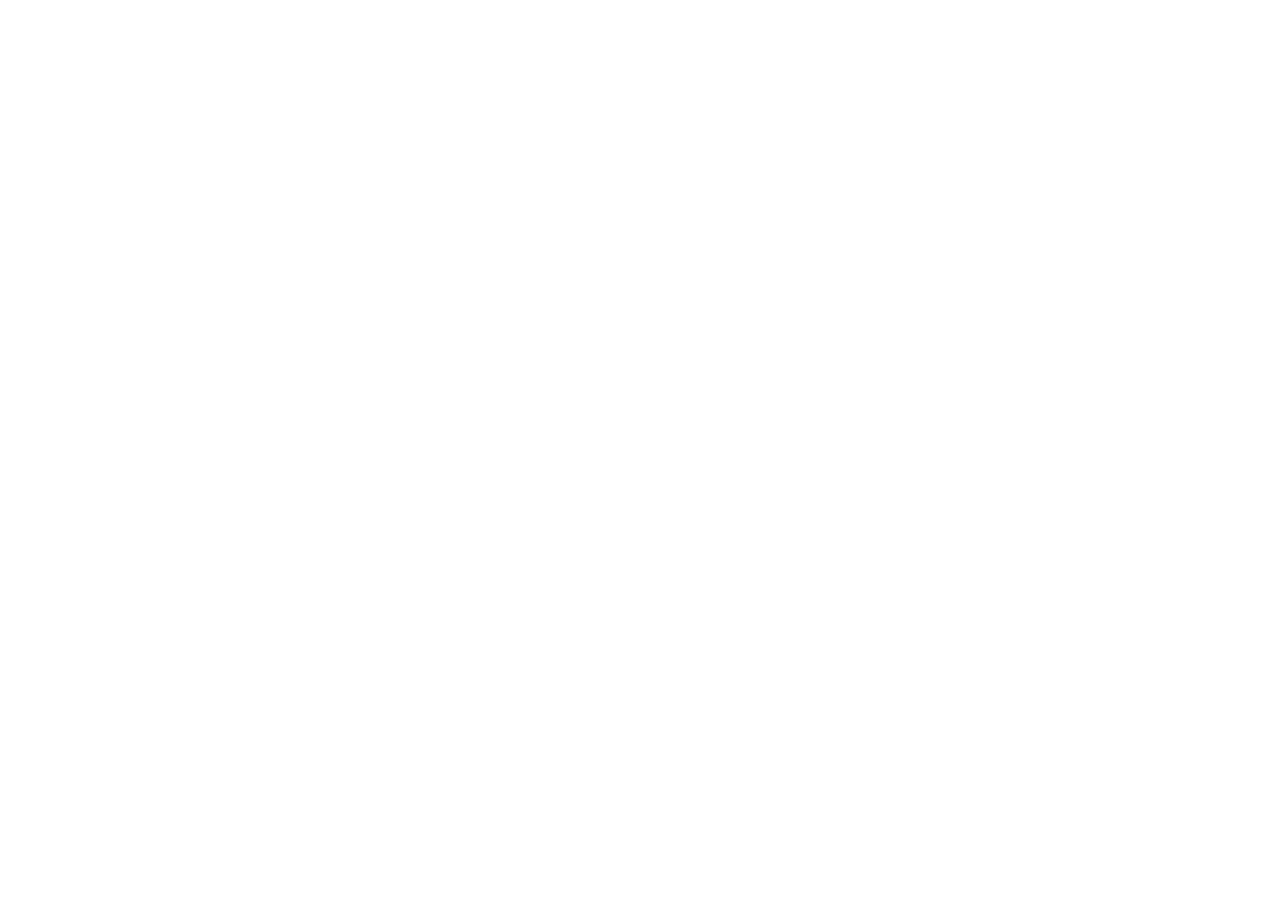
==== index.html @ 54f2a164 "Initial commit" ====
<!DOCTYPE html>
<html lang="en">
<head>
  <meta charset="UTF-8">
  <meta name="viewport" content="width=device-width, initial-scale=1.0">
  <title>Projects</title>

  <!-- Stylesheets -->
  <link rel="stylesheet" href="css/normalize.css">
  <link rel="stylesheet" href="css/styles.css">
</head>
<body>


  <script src="js/main.js"></script>
</body>
</html>
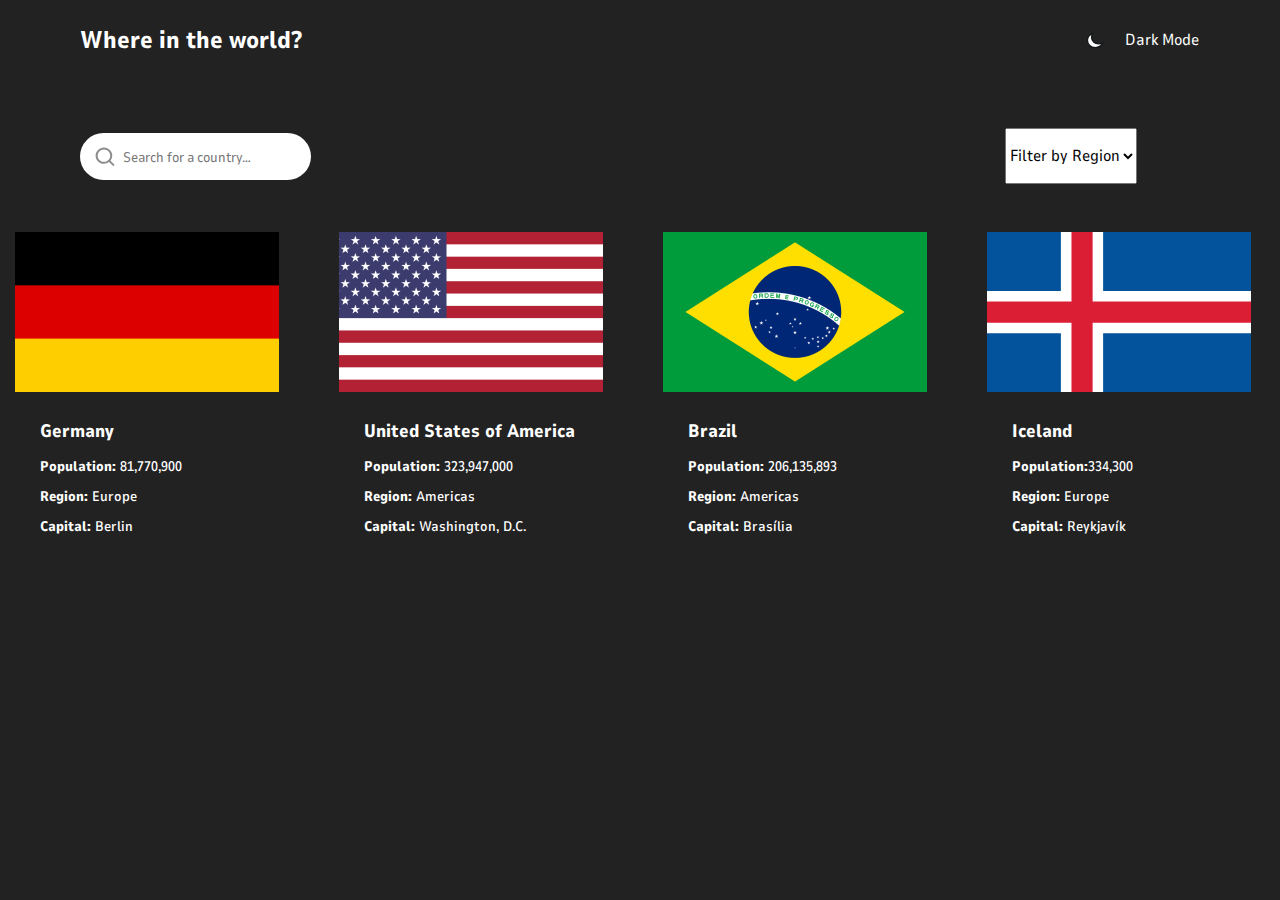
==== commit 9682a3a7: "add countries" ====
--- a/index.html
+++ b/index.html
@@ -3,14 +3,113 @@
 <head>
   <meta charset="UTF-8">
   <meta name="viewport" content="width=device-width, initial-scale=1.0">
-  <title>Projects</title>
+  <title>Countries</title>
+  <!-- GOOGLE-FONTS -->
+
 
   <!-- Stylesheets -->
   <link rel="stylesheet" href="css/normalize.css">
-  <link rel="stylesheet" href="css/styles.css">
+  <link rel="stylesheet" href="css/style.css">
 </head>
 <body>
+  <div class="container"></div>
+<!-- SITE-HEADER -->
+<header class="site-header">
 
+    <div class="site-header-container container">
+
+    <a class="site-header-logo" href="#">Where in the world?</a>
+
+
+      <button class="site-header-light" type="button"><img class="header-img" src="img/Group 3.svg " alt="header-button" width="20" height="20"> </button>
+
+
+    <button class="site-header-dark" type="button">Dark Mode</button>
+
+
+
+
+
+    </div>
+  </div>
+</header>
+
+
+
+
+
+<main class=".main-content">
+  <div class="container">
+  <!-- GLOBAL-SEARCH-FORM -->
+
+<div class="box">
+  <div class="global">
+
+
+
+    <form class="global-search-form" action="https://echo.htmlacademy.ru" method="GET">
+      <input class="global-search-form-input" type="search" name="search" placeholder=" Search for a country…" aria-label="Search for a country…" required>
+    </form>
+  <form class="global-form" action="https://echo.htmlacademy.ru"></form>
+  </div>
+
+  <div class="country">
+    <label for="country-type-select"></label>
+  <select name="country-type" id="country-type-select">
+  <option value="Filter by Region">Filter by Region</option>
+  <option value="country">Africa</option>
+  <option value="country">America</option>
+  <option value="country">Asia</option>
+  <option value="country">Europe</option>
+  <option value="country">Oceania</option>
+  </select>
+  </div>
+</div>
+
+<ul class="site-ul">
+  <div class="contr">
+    <li class="site-item">
+      <img class="site-img" src="img/1280px-Flag_of_Germany.svg.png" alt="Germany" >
+      <div class="rubic">
+    <h2 class="site-heading">Germany</h2>
+     <p class="site-text"> <b>Population:</b> 81,770,900</p>
+     <p class="site-text"> <b> Region: </b>    Europe</p>
+       <p class="site-text"> <b> Capital: </b>   Berlin</p>
+     </div>
+    </li>
+    <li class="site-item">
+      <img class="site-img" src="img/1280px-Flag_of_Americavg-1.png" alt="United States of America" >
+      <div class="rubic">
+    <h2 class="site-heading">United States of America</h2>
+     <p class="site-text"> <b>Population:</b> 323,947,000</p>
+     <p class="site-text"> <b> Region: </b>    Americas</p>
+     <p class="site-text"> <b> Capital: </b> Washington, D.C.</p>
+    </div>
+  </li>
+    <li class="site-item">
+      <img class="site-img" src="img/1280px-Flag_of_Germany.svg-2.png" alt="Brazil" >
+      <div class="rubic">
+    <h2 class="site-heading">Brazil</h2>
+     <p class="site-text"> <b>Population:</b> 206,135,893</p>
+     <p class="site-text"> <b> Region: </b>Americas</p>
+     <p class="site-text"> <b> Capital: </b>Brasília</p>
+    </div>
+  </li>
+    <li class="site-item">
+      <img class="site-img" src="img/1280px-Flag_of_Germany.svg-3.png" alt="" >
+      <div class="rubic">
+    <h2 class="site-heading">Iceland</h2>
+     <p class="site-text"> <b>Population:</b>334,300</p>
+     <p class="site-text"> <b> Region: </b>Europe</p>
+     <p class="site-text"> <b> Capital: </b>Reykjavík</p>
+    </div>
+  </li>
+  </div>
+</ul>
+
+
+</div>
+</main>
 
   <script src="js/main.js"></script>
 </body>
--- a/css/style.css
+++ b/css/style.css
@@ -0,0 +1,218 @@
+:root{
+  --brand-color:var(#111517);
+  --text-color:#222;
+--bg-color:#fff;
+}
+
+.dark-mode{
+  --text-color:#fff;
+  --bg-color:#222;
+}
+/* FONTS */
+@font-face {
+  font-family: "Nunito Sans 7pt Condensed";
+  src: url("../fonts/NunitoSans7ptCondensed-SemiBold.woff2") format("woff2"),
+    url("../fonts/NunitoSans7ptCondensed-SemiBold.woff") format("woff");
+  font-weight: 600;
+  font-style: normal;
+  font-display: swap;
+}
+
+@font-face {
+  font-family: "Nunito Sans 7pt Condensed";
+  src: url("../fonts/NunitoSans7ptCondensed-Regular.woff2") format("woff2"),
+    url("../fonts/NunitoSans7ptCondensed-Regular.woff") format("woff");
+  font-weight: normal;
+  font-style: normal;
+  font-display: swap;
+}
+
+@font-face {
+  font-family: "Nunito Sans 7pt Condensed";
+  src: url("../fonts/NunitoSans7ptCondensed-ExtraBold.woff2") format('woff2'),
+    url('NunitoSans7ptCondensed-ExtraBold.woff') format('woff');
+  font-weight: bold;
+  font-style: normal;
+  font-display: swap;
+}
+
+
+
+
+/* GLOBAL */
+html {
+  box-sizing: border-box;
+  height: 100%;
+  scroll-behavior: smooth;
+}
+
+*,
+*::before,
+*::after  {
+  box-sizing:0;
+}
+
+body {
+  display: flex;
+  flex-direction: column;
+  height: 100%;
+  padding: 0;
+  margin: 0;
+  font-family:"Nunito Sans 7pt Condensed","Arial",sans-serif;
+  font-size: 16px;
+  line-height: 1.5;
+  background-color: var(--text-color);
+  color: var(--bg-color);
+  transition: background-color 0.3s ease,
+}
+
+img {
+  max-width: 100%;
+  height: auto;
+}
+a {
+  color:var(--brand-color);
+}
+
+/* CONTAINER */
+.container {
+  width: 100%;
+  max-width: 1125px;
+  padding-left: 80px;
+  padding-right: 80px;
+  margin-left: auto;
+  margin-right: auto;
+}
+
+/* MAIN-CONTENT */
+.main-content{
+  flex-grow: 1;
+}
+
+/* SITE-HEADER */
+.site-header-container {
+  width: 100%;
+  display: flex;
+  align-items:center;
+  background-color: var(--text-color);
+  margin-bottom: 48px;
+}
+
+.site-header-logo {
+  padding-top: 24px;
+  padding-bottom: 24px;
+  margin-right: auto;
+  font-size: 24px;
+  color: var(--brand-color);
+  font-weight: 800;
+line-height: normal;
+text-decoration: none;
+}
+.header-img {
+  display: flex;
+  margin-right: 8px;
+}
+.header-nav-text {
+  color:var(--brand-color);
+font-size: 16px;
+font-weight: 600;
+line-height: normal;
+}
+
+
+
+
+
+.box {
+  display: flex;
+  align-items:center;
+  margin-bottom: 48px;
+}
+.global {
+  margin-right: auto;
+}
+.global-search-form {
+  display: flex;
+  align-items:center;
+  width:100%;
+  max-width: 480px;
+height: 56px;
+
+border-radius:5px;
+background-color:var(--text-color);
+}
+.global-search-form-input {
+
+  padding-top: 15px;
+  padding-right: 20px;
+  padding-bottom: 13px;
+  padding-left: 40px;
+  border: 0;
+  border-radius: 60px;
+  font-size: 14px;
+  line-height: normal;
+  background-image: url("../img/icon-search.svg");
+  background-repeat: no-repeat;
+  background-size: 20px;
+  background-position: 15px center;
+}
+.global-form {
+}
+.country{
+  width: 200px;
+  height: 56px;
+  display:flex;
+}
+
+
+.site-ul {
+  text-decoration: none;
+
+}
+.contr{
+  display: flex;
+  align-items:center;
+  justify-content: center;
+ list-style: none;
+
+}
+.site-item {
+  width: 264px;
+  height: 336px;
+  margin-right: 60px;
+  border-radius: 5px;
+  background: var(--text-color);
+}
+.site-img {
+margin-bottom:4px;
+}
+.site-heading {
+  width: 240px;
+  height: 26px;
+font-size: 18px;
+font-weight: 800;
+line-height: 26px;
+}
+.rubic{
+  margin-left: 25px;
+}
+.site-text {
+  color:var(--brand-color);
+font-size: 14px;
+font-weight: 600;
+line-height: 16px;
+}
+
+
+.site-header-light {
+  border:0;
+  background-color:var(--text-color);
+  color:var(--bg-color);
+}
+.header-img {
+}
+.site-header-dark {
+  color:var(--brand-color);
+  background-color:var(--text-color);
+  border:0;
+}
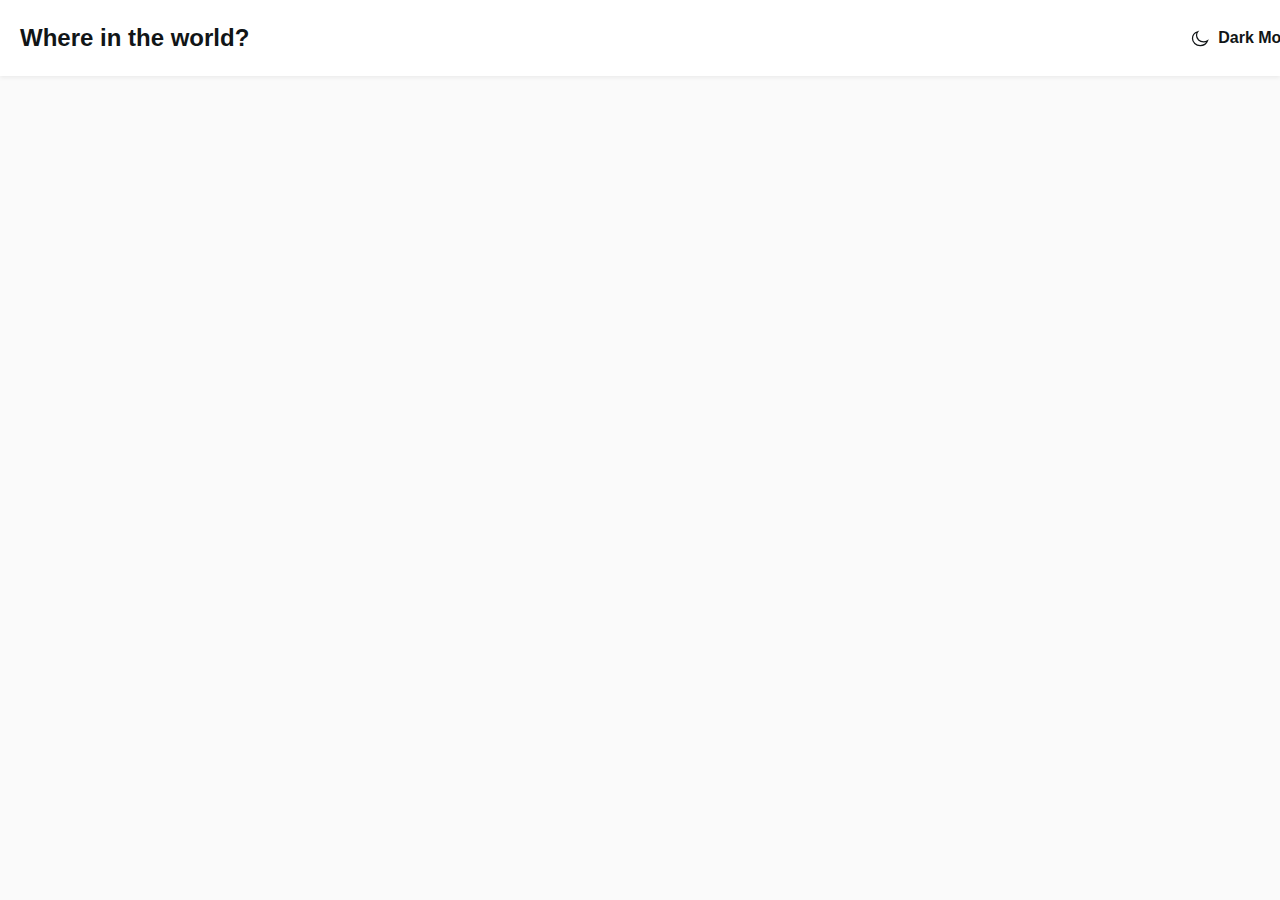
==== commit e0cbc9c6: "Add site-header" ====
--- a/index.html
+++ b/index.html
@@ -12,25 +12,18 @@
   <link rel="stylesheet" href="css/style.css">
 </head>
 <body>
-  <div class="container"></div>
 <!-- SITE-HEADER -->
 <header class="site-header">
+  <div class="site-header-container container">
+    <a class="site-header-logo" href="index.html">Where in the world?</a>
+    <button class="site-header-theme-toggler" type="button" >
+      <span class="site-header-theme-toggler-inner">
 
-    <div class="site-header-container container">
+        <svg class="site-header-theme-toggler-icon" width="20" height="20" xmlns="http://www.w3.org/2000/svg"><path fill-rule="evenodd" clip-rule="evenodd" d="M13.553 13.815c-3.884 0-7.034-2.887-7.034-6.447 0-1.343.448-2.586 1.212-3.618-3.04.945-5.231 3.581-5.231 6.688 0 3.9 3.45 7.062 7.704 7.062 3.389 0 6.266-2.007 7.296-4.796a7.458 7.458 0 0 1-3.947 1.111Z" fill="#fff" stroke="currentColor" stroke-width="1.25"/></svg>
 
-    <a class="site-header-logo" href="#">Where in the world?</a>
-
-
-      <button class="site-header-light" type="button"><img class="header-img" src="img/Group 3.svg " alt="header-button" width="20" height="20"> </button>
-
-
-    <button class="site-header-dark" type="button">Dark Mode</button>
-
-
-
-
-
-    </div>
+        <span class="site-header-theme-toggler-text">Dark Mode</span>
+      </span>
+    </button>
   </div>
 </header>
 
@@ -38,78 +31,6 @@
 
 
 
-<main class=".main-content">
-  <div class="container">
-  <!-- GLOBAL-SEARCH-FORM -->
-
-<div class="box">
-  <div class="global">
-
-
-
-    <form class="global-search-form" action="https://echo.htmlacademy.ru" method="GET">
-      <input class="global-search-form-input" type="search" name="search" placeholder=" Search for a country…" aria-label="Search for a country…" required>
-    </form>
-  <form class="global-form" action="https://echo.htmlacademy.ru"></form>
-  </div>
-
-  <div class="country">
-    <label for="country-type-select"></label>
-  <select name="country-type" id="country-type-select">
-  <option value="Filter by Region">Filter by Region</option>
-  <option value="country">Africa</option>
-  <option value="country">America</option>
-  <option value="country">Asia</option>
-  <option value="country">Europe</option>
-  <option value="country">Oceania</option>
-  </select>
-  </div>
-</div>
-
-<ul class="site-ul">
-  <div class="contr">
-    <li class="site-item">
-      <img class="site-img" src="img/1280px-Flag_of_Germany.svg.png" alt="Germany" >
-      <div class="rubic">
-    <h2 class="site-heading">Germany</h2>
-     <p class="site-text"> <b>Population:</b> 81,770,900</p>
-     <p class="site-text"> <b> Region: </b>    Europe</p>
-       <p class="site-text"> <b> Capital: </b>   Berlin</p>
-     </div>
-    </li>
-    <li class="site-item">
-      <img class="site-img" src="img/1280px-Flag_of_Americavg-1.png" alt="United States of America" >
-      <div class="rubic">
-    <h2 class="site-heading">United States of America</h2>
-     <p class="site-text"> <b>Population:</b> 323,947,000</p>
-     <p class="site-text"> <b> Region: </b>    Americas</p>
-     <p class="site-text"> <b> Capital: </b> Washington, D.C.</p>
-    </div>
-  </li>
-    <li class="site-item">
-      <img class="site-img" src="img/1280px-Flag_of_Germany.svg-2.png" alt="Brazil" >
-      <div class="rubic">
-    <h2 class="site-heading">Brazil</h2>
-     <p class="site-text"> <b>Population:</b> 206,135,893</p>
-     <p class="site-text"> <b> Region: </b>Americas</p>
-     <p class="site-text"> <b> Capital: </b>Brasília</p>
-    </div>
-  </li>
-    <li class="site-item">
-      <img class="site-img" src="img/1280px-Flag_of_Germany.svg-3.png" alt="" >
-      <div class="rubic">
-    <h2 class="site-heading">Iceland</h2>
-     <p class="site-text"> <b>Population:</b>334,300</p>
-     <p class="site-text"> <b> Region: </b>Europe</p>
-     <p class="site-text"> <b> Capital: </b>Reykjavík</p>
-    </div>
-  </li>
-  </div>
-</ul>
-
-
-</div>
-</main>
 
   <script src="js/main.js"></script>
 </body>
--- a/css/style.css
+++ b/css/style.css
@@ -1,7 +1,9 @@
+/* CUSTOM PROPS */
+
 :root{
-  --brand-color:var(#111517);
-  --text-color:#222;
---bg-color:#fff;
+  --body-bg: #fafafa;
+  --element-bg:#fff;
+  --text-color:#111517;
 }
 
 .dark-mode{
@@ -11,8 +13,26 @@
 /* FONTS */
 @font-face {
   font-family: "Nunito Sans 7pt Condensed";
-  src: url("../fonts/NunitoSans7ptCondensed-SemiBold.woff2") format("woff2"),
-    url("../fonts/NunitoSans7ptCondensed-SemiBold.woff") format("woff");
+  src: url("../fonts/ NunitoSans7ptCondensed-Regular.woff2") format("woff2"),
+    url("../fonts/ NunitoSans7ptCondensed-Regular.woff") format("woff");
+  font-weight: normal;
+  font-style: normal;
+  font-display: swap;
+}
+
+@font-face {
+  font-family: "Nunito Sans 7pt Condensed";
+  src: url("../fonts/ NunitoSans7ptCondensed-ExtraBold.woff2") format("woff2"),
+    url("../fonts/ NunitoSans7ptCondensed-ExtraBold.woff") format("woff");
+  font-weight: bold;
+  font-style: normal;
+  font-display: swap;
+}
+
+@font-face {
+  font-family: "Nunito Sans 7pt Condensed";
+  src: url("../fonts/ NunitoSans7ptCondensed-SemiBold.woff2") format("woff2"),
+    url("../fonts/ NunitoSans7ptCondensed-SemiBold.woff") format("woff");
   font-weight: 600;
   font-style: normal;
   font-display: swap;
@@ -20,23 +40,12 @@
 
 @font-face {
   font-family: "Nunito Sans 7pt Condensed";
-  src: url("../fonts/NunitoSans7ptCondensed-Regular.woff2") format("woff2"),
-    url("../fonts/NunitoSans7ptCondensed-Regular.woff") format("woff");
-  font-weight: normal;
+  src: url("../fonts/ NunitoSans7ptCondensed-Light.woff2") format("woff2"),
+    url("../fonts/ NunitoSans7ptCondensed-Light.woff") format("woff");
+  font-weight: 300;
   font-style: normal;
   font-display: swap;
 }
-
-@font-face {
-  font-family: "Nunito Sans 7pt Condensed";
-  src: url("../fonts/NunitoSans7ptCondensed-ExtraBold.woff2") format('woff2'),
-    url('NunitoSans7ptCondensed-ExtraBold.woff') format('woff');
-  font-weight: bold;
-  font-style: normal;
-  font-display: swap;
-}
-
-
 
 
 /* GLOBAL */
@@ -58,11 +67,11 @@
   height: 100%;
   padding: 0;
   margin: 0;
-  font-family:"Nunito Sans 7pt Condensed","Arial",sans-serif;
-  font-size: 16px;
-  line-height: 1.5;
-  background-color: var(--text-color);
-  color: var(--bg-color);
+  font-family:"Nunito Sans","Arial",sans-serif;
+  font-size: 14px;
+  line-height:16px ;
+  background-color:var(--body-bg);
+  color: var(--text-color);
   transition: background-color 0.3s ease,
 }
 
@@ -71,15 +80,22 @@
   height: auto;
 }
 a {
-  color:var(--brand-color);
+ text-decoration: none;
+}
+
+/* DARK-MODE */
+.dark-mode{
+  --body-bg: #202c36;
+  --element-bg:#2B3844;;
+  --text-color:#fff;
 }
 
 /* CONTAINER */
 .container {
   width: 100%;
-  max-width: 1125px;
-  padding-left: 80px;
-  padding-right: 80px;
+  max-width: 1320px;
+  padding-left: 20px;
+  padding-right: 20px;
   margin-left: auto;
   margin-right: auto;
 }
@@ -90,129 +106,51 @@
 }
 
 /* SITE-HEADER */
+.site-header {
+  padding-top: 24px;
+  padding-bottom: 24px;
+  background-color:var(--element-bg);
+  box-shadow: 0px 2px 4px 0px rgba(0, 0, 0, 0.06);
+  white-space: nowrap;
+}
 .site-header-container {
-  width: 100%;
   display: flex;
+  justify-content: space-between;
   align-items:center;
-  background-color: var(--text-color);
-  margin-bottom: 48px;
 }
 
 .site-header-logo {
-  padding-top: 24px;
-  padding-bottom: 24px;
-  margin-right: auto;
-  font-size: 24px;
-  color: var(--brand-color);
-  font-weight: 800;
+font-size: 24px;
 line-height: normal;
-text-decoration: none;
+font-weight: 800;
+color:var(--text-color);
 }
-.header-img {
-  display: flex;
-  margin-right: 8px;
+.site-header-logo:hover{
+  opacity: 0.8;
 }
-.header-nav-text {
-  color:var(--brand-color);
-font-size: 16px;
-font-weight: 600;
-line-height: normal;
+.site-header-logo:active{
+  opacity: 0.6;
 }
-
-
-
-
-
-.box {
-  display: flex;
+.site-header-theme-toggler {
+  padding: 0;
+  border: 0;
+  background-color:transparent;
+  cursor:pointer;
+}
+.site-header-theme-toggler-inner {
+  display:flex;
   align-items:center;
-  margin-bottom: 48px;
+  color:var(--text-color);
 }
-.global {
-  margin-right: auto;
+.site-header-theme-toggler-inner:hover{
+  opacity: 0.8;
 }
-.global-search-form {
-  display: flex;
-  align-items:center;
-  width:100%;
-  max-width: 480px;
-height: 56px;
-
-border-radius:5px;
-background-color:var(--text-color);
+.site-header-theme-toggler-inner:active{
+  opacity: 0.6;
 }
-.global-search-form-input {
-
-  padding-top: 15px;
-  padding-right: 20px;
-  padding-bottom: 13px;
-  padding-left: 40px;
-  border: 0;
-  border-radius: 60px;
-  font-size: 14px;
-  line-height: normal;
-  background-image: url("../img/icon-search.svg");
-  background-repeat: no-repeat;
-  background-size: 20px;
-  background-position: 15px center;
+.site-header-theme-toggler-text {
+  margin-left: 8px;
+  font-size: 16px;
+  line-height: 22px;
+  font-weight: 600;
 }
-.global-form {
-}
-.country{
-  width: 200px;
-  height: 56px;
-  display:flex;
-}
-
-
-.site-ul {
-  text-decoration: none;
-
-}
-.contr{
-  display: flex;
-  align-items:center;
-  justify-content: center;
- list-style: none;
-
-}
-.site-item {
-  width: 264px;
-  height: 336px;
-  margin-right: 60px;
-  border-radius: 5px;
-  background: var(--text-color);
-}
-.site-img {
-margin-bottom:4px;
-}
-.site-heading {
-  width: 240px;
-  height: 26px;
-font-size: 18px;
-font-weight: 800;
-line-height: 26px;
-}
-.rubic{
-  margin-left: 25px;
-}
-.site-text {
-  color:var(--brand-color);
-font-size: 14px;
-font-weight: 600;
-line-height: 16px;
-}
-
-
-.site-header-light {
-  border:0;
-  background-color:var(--text-color);
-  color:var(--bg-color);
-}
-.header-img {
-}
-.site-header-dark {
-  color:var(--brand-color);
-  background-color:var(--text-color);
-  border:0;
-}
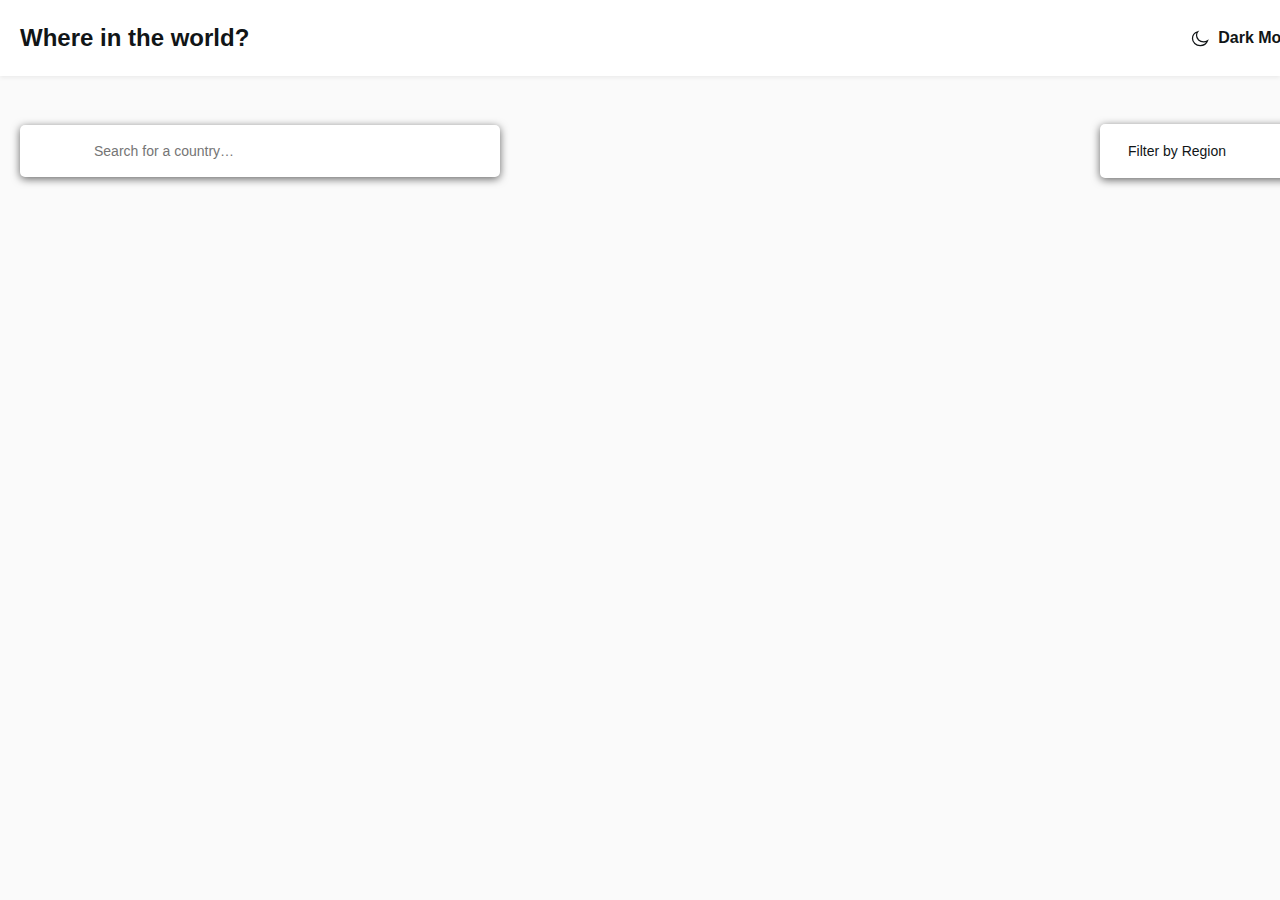
==== commit b9bdb066: "Add filters form" ====
--- a/index.html
+++ b/index.html
@@ -12,21 +12,37 @@
   <link rel="stylesheet" href="css/style.css">
 </head>
 <body>
-<!-- SITE-HEADER -->
-<header class="site-header">
-  <div class="site-header-container container">
-    <a class="site-header-logo" href="index.html">Where in the world?</a>
-    <button class="site-header-theme-toggler" type="button" >
-      <span class="site-header-theme-toggler-inner">
+  <!-- SITE-HEADER -->
+  <header class="site-header">
+    <div class="site-header-container container">
+      <a class="site-header-logo" href="index.html">Where in the world?</a>
+      <button class="site-header-theme-toggler" type="button" >
+        <span class="site-header-theme-toggler-inner">
 
-        <svg class="site-header-theme-toggler-icon" width="20" height="20" xmlns="http://www.w3.org/2000/svg"><path fill-rule="evenodd" clip-rule="evenodd" d="M13.553 13.815c-3.884 0-7.034-2.887-7.034-6.447 0-1.343.448-2.586 1.212-3.618-3.04.945-5.231 3.581-5.231 6.688 0 3.9 3.45 7.062 7.704 7.062 3.389 0 6.266-2.007 7.296-4.796a7.458 7.458 0 0 1-3.947 1.111Z" fill="#fff" stroke="currentColor" stroke-width="1.25"/></svg>
+          <svg class="site-header-theme-toggler-icon" width="20" height="20" xmlns="http://www.w3.org/2000/svg"><path fill-rule="evenodd" clip-rule="evenodd" d="M13.553 13.815c-3.884 0-7.034-2.887-7.034-6.447 0-1.343.448-2.586 1.212-3.618-3.04.945-5.231 3.581-5.231 6.688 0 3.9 3.45 7.062 7.704 7.062 3.389 0 6.266-2.007 7.296-4.796a7.458 7.458 0 0 1-3.947 1.111Z" fill="#fff" stroke="currentColor" stroke-width="1.25"/></svg>
 
-        <span class="site-header-theme-toggler-text">Dark Mode</span>
-      </span>
-    </button>
+          <span class="site-header-theme-toggler-text">Dark Mode</span>
+        </span>
+      </button>
+    </div>
+  </header>
+
+  <!-- MAIN-CONTENT -->
+<main class="main-content">
+  <div class="container">
+    <form class="filters" action="https://echo.htmlacademy.ru" method="get">
+      <input class="filters-search-input" type="search" name="search" placeholder="Search for a country…" aria-label="Country name" required>
+      <select class="filters-region-select" name="region" aria-label="Regions">
+        <option selected disabled>Filter by Region</option>
+        <option>Africa</option>
+        <option>America</option>
+        <option>Asia</option>
+        <option>Europe</option>
+        <option>Oceania</option>
+      </select>
+    </form>
   </div>
-</header>
-
+</main>
 
 
 
--- a/css/style.css
+++ b/css/style.css
@@ -72,7 +72,8 @@
   line-height:16px ;
   background-color:var(--body-bg);
   color: var(--text-color);
-  transition: background-color 0.3s ease,
+  transition: background-color 0.4s ease,
+  color 0.4s ease;
 }
 
 img {
@@ -103,6 +104,8 @@
 /* MAIN-CONTENT */
 .main-content{
   flex-grow: 1;
+  padding-top: 48px;
+  padding-bottom: 48px;
 }
 
 /* SITE-HEADER */
@@ -154,3 +157,28 @@
   line-height: 22px;
   font-weight: 600;
 }
+
+/* FILTERS */
+.filters {
+  display: flex;
+  justify-content: space-between;
+  align-items:center;
+}
+.filters-search-input {
+  min-width:480px;
+  padding: 18px 74px;
+  border:0;
+  border-radius: 5px;
+  background-color:var(--element-bg);
+  color:var(--text-color);
+  box-shadow: 0px 2px 9px 0px rgba(0, 0, 0, 0.6);
+}
+.filters-region-select {
+  min-width: 200px;
+  padding: 18px 24px;
+  border:0;
+  border-radius:5px;
+  background-color:var(--element-bg);
+  color:var(--text-color);
+  box-shadow: 0px 2px 9px 0px rgba(0, 0, 0, 0.6);
+}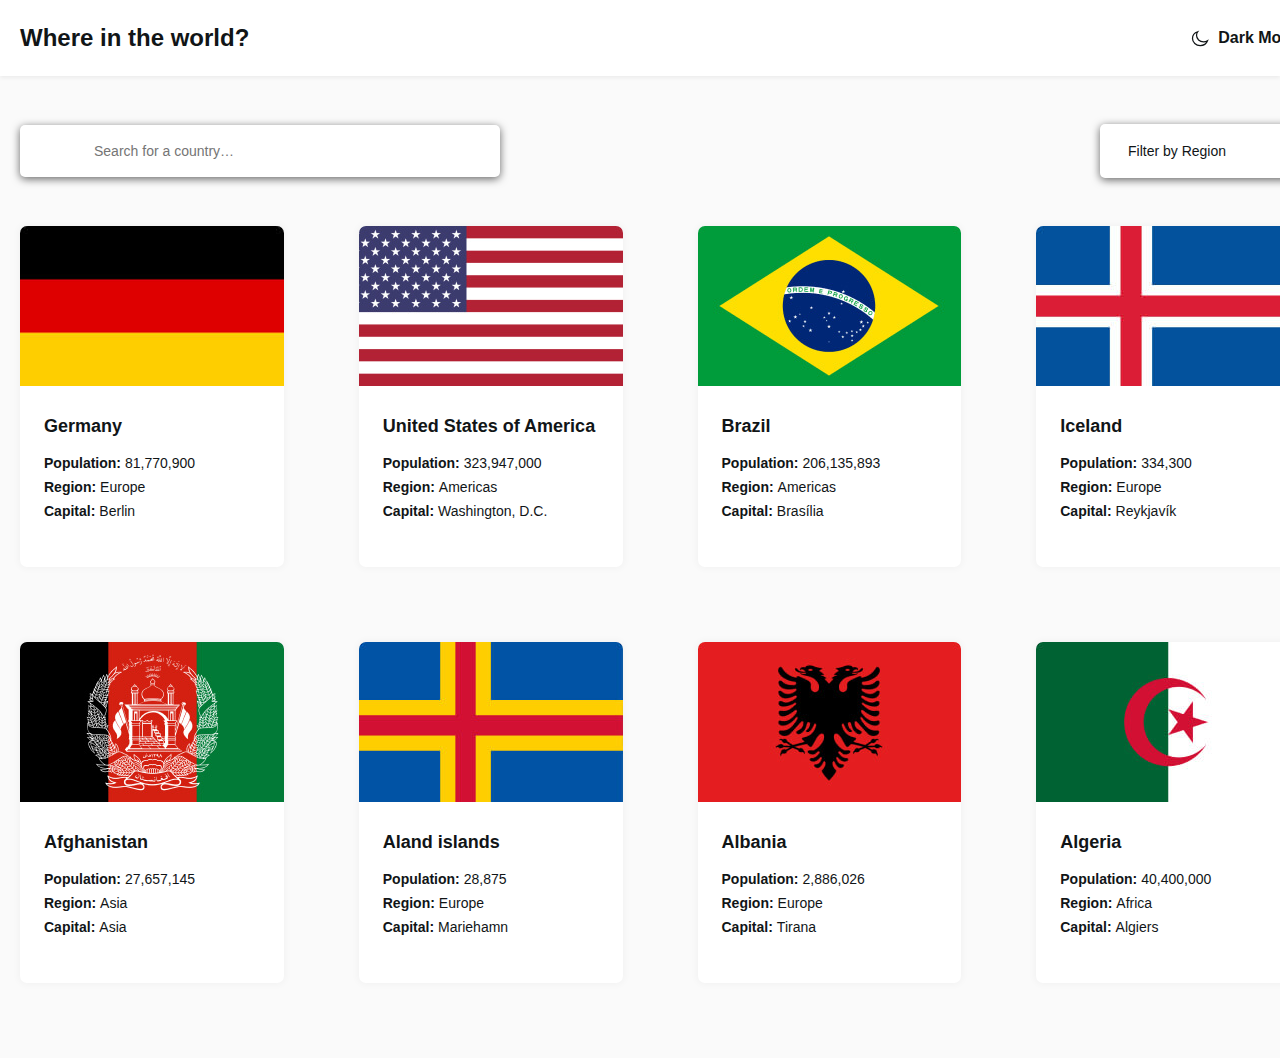
==== commit 66d6ed5e: "Add countries list" ====
--- a/index.html
+++ b/index.html
@@ -30,17 +30,273 @@
   <!-- MAIN-CONTENT -->
 <main class="main-content">
   <div class="container">
-    <form class="filters" action="https://echo.htmlacademy.ru" method="get">
-      <input class="filters-search-input" type="search" name="search" placeholder="Search for a country…" aria-label="Country name" required>
-      <select class="filters-region-select" name="region" aria-label="Regions">
-        <option selected disabled>Filter by Region</option>
-        <option>Africa</option>
-        <option>America</option>
-        <option>Asia</option>
-        <option>Europe</option>
-        <option>Oceania</option>
-      </select>
-    </form>
+    <section>
+     <!--  <h2>Filterlar</h2> -->
+      <form class="filters" action="https://echo.htmlacademy.ru" method="get">
+        <input class="filters-search-input" type="search" name="search" placeholder="Search for a country…" aria-label="Country name" required>
+        <select class="filters-region-select" name="region" aria-label="Regions">
+          <option selected disabled>Filter by Region</option>
+          <option>Africa</option>
+          <option>America</option>
+          <option>Asia</option>
+          <option>Europe</option>
+          <option>Oceania</option>
+        </select>
+      </form>
+    </section>
+
+
+<!-- INDEX-COUNTRIESS -->
+<section class="index-countries">
+  <!-- <h2>Countries</h2> -->
+  <ul class="index-countries-list">
+    <li class="index-countries-item">
+      <div class="index-country">
+        <img class="index-country-flag" src="img/flag-germany.jpg" alt="Germany flag" width="264"
+        height="160" srcset="img/flag-germany.jpg 1x, img/flag-germany@2x.jpg 2x">
+        <div class="index-country-info">
+          <h3 class="index-country-name">
+            <a class="index-country-link" href="country.html">
+              Germany
+            </a>
+
+
+          </h3>
+          <dl class="index-country-details">
+            <div class="index-country-details-item">
+              <dt class="index-country-details-title">Population:</dt>
+              <dd class="index-country-details-value">81,770,900</dd>
+            </div>
+            <div class="index-country-details-item">
+              <dt class="index-country-details-title">Region:</dt>
+              <dd class="index-country-details-value">Europe</dd>
+            </div>
+            <div class="index-country-details-item">
+              <dt class="index-country-details-title">Capital:</dt>
+              <dd class="index-country-details-value">Berlin</dd>
+            </div>
+          </dl>
+        </div>
+      </div>
+    </li>
+
+
+    <li class="index-countries-item">
+      <div class="index-country">
+        <img class="index-country-flag" src="img/flag-usa.jpg" alt="Usa flag" width="264"
+        height="160" srcset="img/flag-usa.jpg 1x, img/flag-usa@2x.jpg 2x">
+        <div class="index-country-info">
+          <h3 class="index-country-name">
+            <a class="index-country-link" href="country.html">
+
+
+            United States of America
+          </a>
+          </h3>
+          <dl class="index-country-details">
+            <div class="index-country-details-item">
+              <dt class="index-country-details-title">Population:</dt>
+              <dd class="index-country-details-value">323,947,000</dd>
+            </div>
+            <div class="index-country-details-item">
+              <dt class="index-country-details-title">Region:</dt>
+              <dd class="index-country-details-value">Americas</dd>
+            </div>
+            <div class="index-country-details-item">
+              <dt class="index-country-details-title">Capital:</dt>
+              <dd class="index-country-details-value">Washington, D.C.</dd>
+            </div>
+          </dl>
+        </div>
+      </div>
+    </li>
+
+
+    <li class="index-countries-item">
+      <div class="index-country">
+        <img class="index-country-flag" src="img/flag-brazil.jpg" alt="Brazil flag" width="264"
+        height="160" srcset="img/flag-brazil.jpg 1x, img/flag-brazil@2x.jpg 2x">
+        <div class="index-country-info">
+          <h3 class="index-country-name">
+            <a class="index-country-link" href="country.html">
+
+
+            Brazil
+          </a>
+          </h3>
+          <dl class="index-country-details">
+            <div class="index-country-details-item">
+              <dt class="index-country-details-title">Population:</dt>
+              <dd class="index-country-details-value">206,135,893</dd>
+            </div>
+            <div class="index-country-details-item">
+              <dt class="index-country-details-title">Region:</dt>
+              <dd class="index-country-details-value">Americas</dd>
+            </div>
+            <div class="index-country-details-item">
+              <dt class="index-country-details-title">Capital:</dt>
+              <dd class="index-country-details-value">Brasília</dd>
+            </div>
+          </dl>
+        </div>
+      </div>
+    </li>
+
+    <li class="index-countries-item">
+      <div class="index-country">
+        <img class="index-country-flag" src="img/1280px-Flag_of_Iceland.jpg" alt="Iceland flag" width="264"
+        height="160" srcset="img/1280px-Flag_of_Iceland.jpg 1x, img/1280px-Flag_of_Iceland@2x.jpg 2x">
+        <div class="index-country-info">
+          <h3 class="index-country-name">
+            <a class="index-country-link" href="country.html">
+
+
+            Iceland
+          </a>
+          </h3>
+          <dl class="index-country-details">
+            <div class="index-country-details-item">
+              <dt class="index-country-details-title">Population:</dt>
+              <dd class="index-country-details-value"> 334,300</dd>
+            </div>
+            <div class="index-country-details-item">
+              <dt class="index-country-details-title">Region:</dt>
+              <dd class="index-country-details-value">Europe</dd>
+            </div>
+            <div class="index-country-details-item">
+              <dt class="index-country-details-title">Capital:</dt>
+              <dd class="index-country-details-value">Reykjavík</dd>
+            </div>
+          </dl>
+        </div>
+      </div>
+    </li>
+
+
+    <li class="index-countries-item">
+      <div class="index-country">
+        <img class="index-country-flag" src="img/1280px-Flag_of_Afghanistan.jpg" alt="Afghanistan flag" width="264"
+        height="160" srcset="img/1280px-Flag_of_Afghanistan.jpg 1x, img/1280px-Flag_of_Afghanistan@2x.jpg 2x">
+        <div class="index-country-info">
+          <h3 class="index-country-name">
+            <a class="index-country-link" href="country.html">
+
+
+            Afghanistan
+          </a>
+          </h3>
+          <dl class="index-country-details">
+            <div class="index-country-details-item">
+              <dt class="index-country-details-title">Population:</dt>
+              <dd class="index-country-details-value">27,657,145</dd>
+            </div>
+            <div class="index-country-details-item">
+              <dt class="index-country-details-title">Region:</dt>
+              <dd class="index-country-details-value">Asia</dd>
+            </div>
+            <div class="index-country-details-item">
+              <dt class="index-country-details-title">Capital:</dt>
+              <dd class="index-country-details-value">Asia</dd>
+            </div>
+          </dl>
+        </div>
+      </div>
+    </li>
+
+
+    <li class="index-countries-item">
+      <div class="index-country">
+        <img class="index-country-flag" src="img/islands.jpg" alt="islands flag" width="264"
+        height="160" srcset="img/islands.jpg 1x, img/islands@2x.jpg 2x">
+        <div class="index-country-info">
+          <h3 class="index-country-name">
+            <a class="index-country-link" href="country.html">
+
+
+            Aland islands
+          </a>
+          </h3>
+          <dl class="index-country-details">
+            <div class="index-country-details-item">
+              <dt class="index-country-details-title">Population:</dt>
+              <dd class="index-country-details-value">28,875</dd>
+            </div>
+            <div class="index-country-details-item">
+              <dt class="index-country-details-title">Region:</dt>
+              <dd class="index-country-details-value">Europe</dd>
+            </div>
+            <div class="index-country-details-item">
+              <dt class="index-country-details-title">Capital:</dt>
+              <dd class="index-country-details-value">Mariehamn</dd>
+            </div>
+          </dl>
+        </div>
+      </div>
+    </li>
+
+
+    <li class="index-countries-item">
+      <div class="index-country">
+        <img class="index-country-flag" src="img/1280px-Flag_of_Albania.jpg" alt="Albania flag" width="264"
+        height="160" srcset="img/1280px-Flag_of_Albania.jpg 1x, img/1280px-Flag_of_Albania@2x.jpg 2x">
+        <div class="index-country-info">
+          <h3 class="index-country-name">
+            <a class="index-country-link" href="country.html">
+
+
+            Albania
+          </a>
+          </h3>
+          <dl class="index-country-details">
+            <div class="index-country-details-item">
+              <dt class="index-country-details-title">Population:</dt>
+              <dd class="index-country-details-value"> 2,886,026</dd>
+            </div>
+            <div class="index-country-details-item">
+              <dt class="index-country-details-title">Region:</dt>
+              <dd class="index-country-details-value">Europe</dd>
+            </div>
+            <div class="index-country-details-item">
+              <dt class="index-country-details-title">Capital:</dt>
+              <dd class="index-country-details-value">Tirana</dd>
+            </div>
+          </dl>
+        </div>
+      </div>
+    </li>
+
+
+    <li class="index-countries-item">
+      <div class="index-country">
+        <img class="index-country-flag" src="img/1280px-Flag_of_Algeria.jpg" alt="Algeria flag" width="264"
+        height="160" srcset="img/1280px-Flag_of_Algeria.jpg 1x, img/1280px-Flag_of_Algeria@2x.jpg 2x">
+        <div class="index-country-info">
+          <h3 class="index-country-name">
+            <a class="index-country-link" href="country.html">
+
+
+            Algeria
+          </a>
+          </h3>
+          <dl class="index-country-details">
+            <div class="index-country-details-item">
+              <dt class="index-country-details-title">Population:</dt>
+              <dd class="index-country-details-value"> 40,400,000</dd>
+            </div>
+            <div class="index-country-details-item">
+              <dt class="index-country-details-title">Region:</dt>
+              <dd class="index-country-details-value">Africa</dd>
+            </div>
+            <div class="index-country-details-item">
+              <dt class="index-country-details-title">Capital:</dt>
+              <dd class="index-country-details-value">Algiers</dd>
+            </div>
+          </dl>
+        </div>
+      </div>
+    </li>
+  </ul>
+</section>
   </div>
 </main>
 
--- a/css/style.css
+++ b/css/style.css
@@ -163,6 +163,7 @@
   display: flex;
   justify-content: space-between;
   align-items:center;
+  margin-bottom: 48px;
 }
 .filters-search-input {
   min-width:480px;
@@ -181,4 +182,65 @@
   background-color:var(--element-bg);
   color:var(--text-color);
   box-shadow: 0px 2px 9px 0px rgba(0, 0, 0, 0.6);
+}
+
+
+/* INDEX-COUNTRIES */
+.index-countries-list {
+  display: flex;
+  flex-wrap: wrap;
+  padding: 0;
+  margin: 0;
+  margin-left: -75px;
+  margin-bottom: -75px;
+  list-style: none;
+}
+.index-countries-item {
+  width: calc(25% - 75px);
+  margin-left: 75px;
+  margin-bottom: 75px;
+}
+
+
+/* INDEX-COUNTRY */
+.index-country {
+  border-radius:7px;
+  overflow: hidden;
+  background-color:var(--element-bg);
+  color:var(--text-color);
+  box-shadow: 0px 0px 7px 2px rgba(0, 0, 0, 0.03);
+}
+.index-country-flag {
+  width: 100%;
+  height: 160px;
+  object-fit: cover;
+}
+.index-country-info {
+  padding: 24px 24px 48px;
+}
+.index-country-name {
+  margin-top: 0;
+  margin-bottom: 16px;
+  font-size: 18px;
+  line-height: 26px;
+  font-weight: 800;
+}
+.index-country-link{
+color:var(--text-color);
+}
+.index-country-details {
+  margin: 0;
+}
+.index-country-details-item{
+  display: flex;
+  flex-wrap: wrap;
+}
+.index-country-details-item:not(:last-child) {
+margin-bottom: 8px;
+}
+.index-country-details-title {
+  font-weight: 600;
+}
+.index-country-details-value {
+  margin-left: 4px;
 }